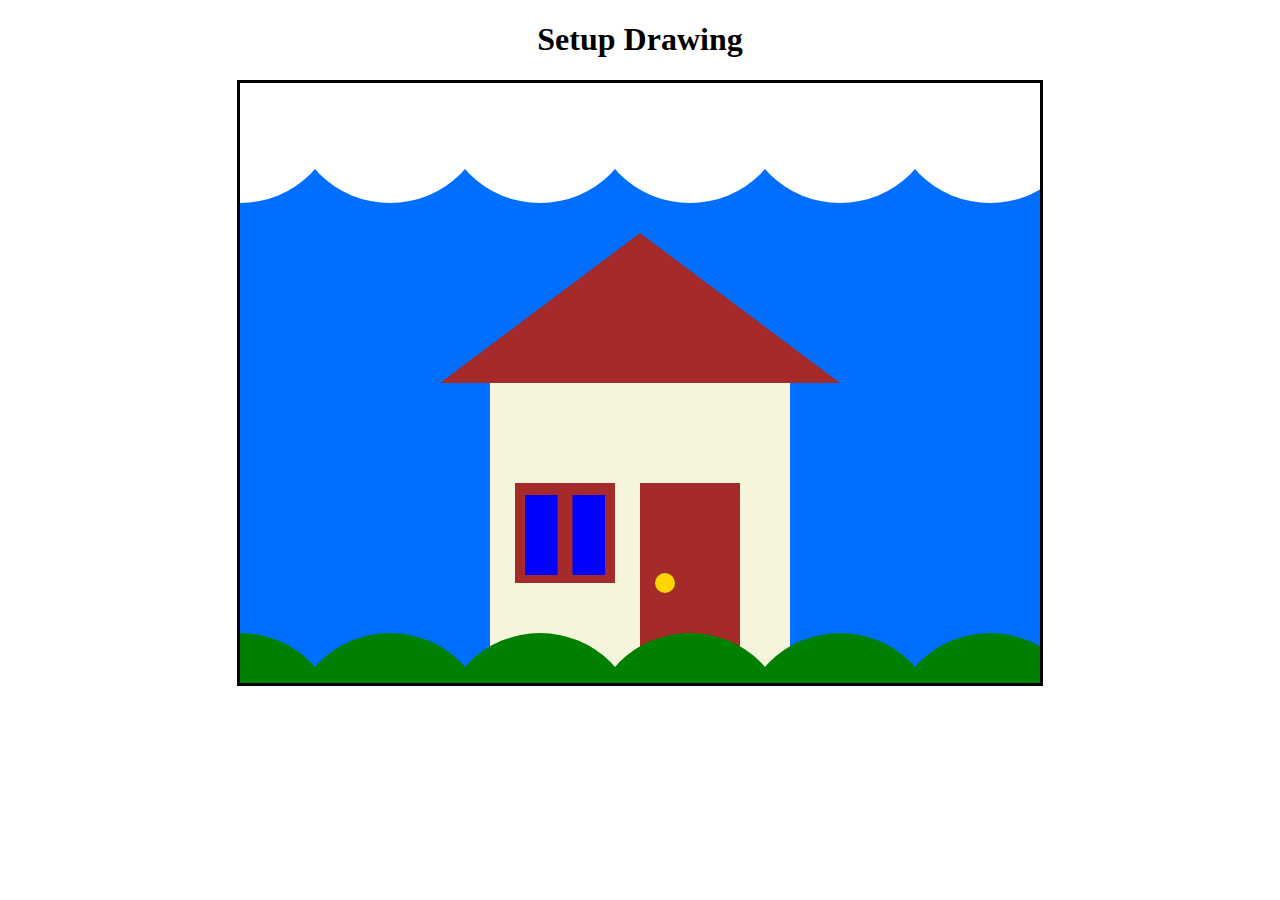
==== index.html @ b8f25f04 "repo setup" ====
<!DOCTYPE html>
<html>
  <head>
    <meta charset="utf-8">
    <meta name="viewport" content="width=device-width">
    <title>drawing</title>
    <link href="style.css" rel="stylesheet"/>
  </head>
  <body>
      <h1>Setup Drawing</h1>
    <canvas id="Canvas"></canvas>
    <script src="Graphics_Library.js"></script> <!-- Finds the Graphics Library in Libraries Folder-->
    <script src="main.js"></script>
  </body>
</html>
---- style.css ----
body {
    text-align: center;
}

canvas {
    border: 3px solid black;
    background-color: rgb(0, 110, 255);
}
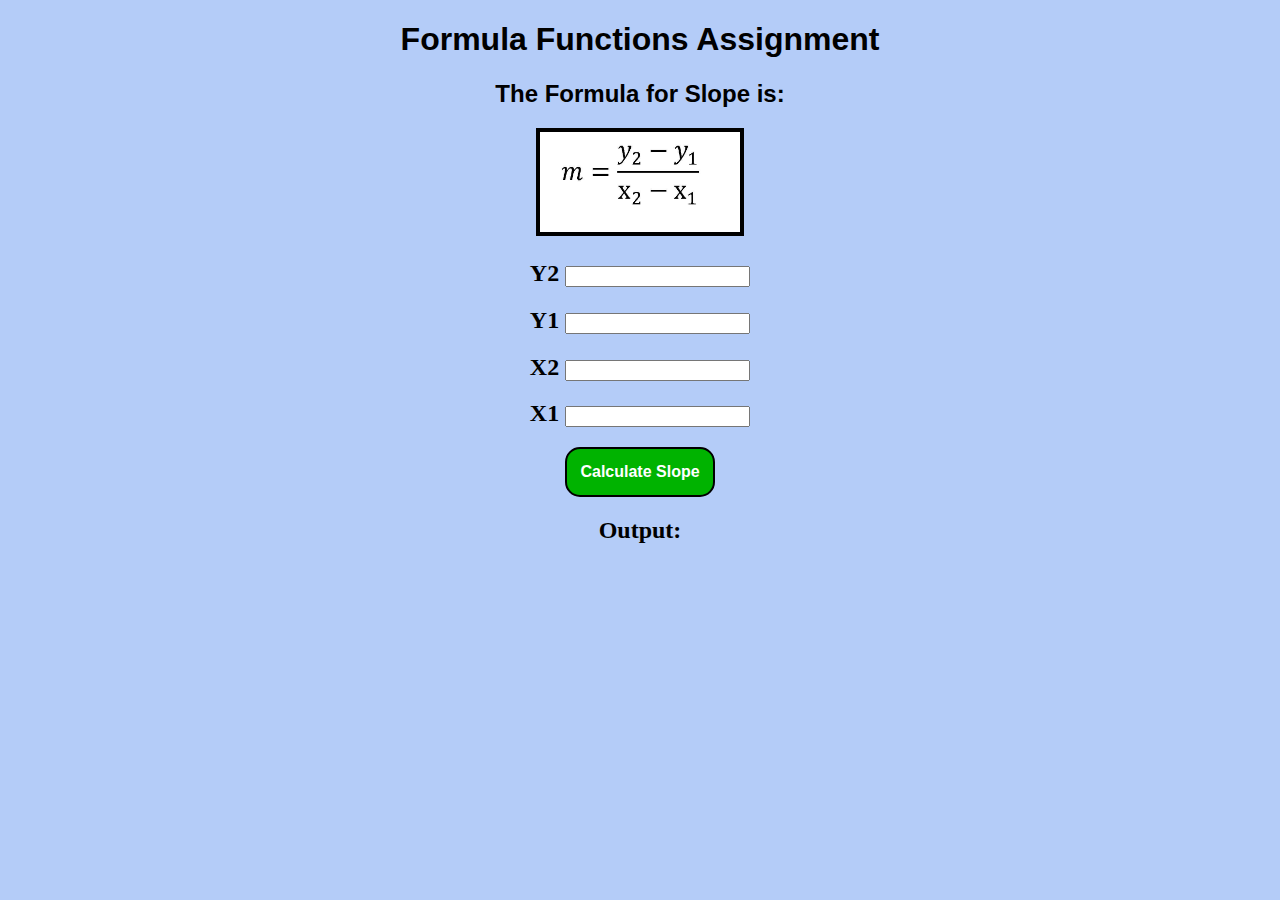
==== commit d3d74880: "repo finish" ====
--- a/index.html
+++ b/index.html
@@ -1,15 +1,33 @@
 <!DOCTYPE html>
+
 <html>
   <head>
     <meta charset="utf-8">
     <meta name="viewport" content="width=device-width">
-    <title>drawing</title>
+    <title>Formula</title>
     <link href="style.css" rel="stylesheet"/>
   </head>
   <body>
-      <h1>Setup Drawing</h1>
-    <canvas id="Canvas"></canvas>
-    <script src="Graphics_Library.js"></script> <!-- Finds the Graphics Library in Libraries Folder-->
-    <script src="main.js"></script>
+      <h1 class="title">Formula Functions Assignment</h1>
+      <div class="centerDiv">
+        <h2 class="title">The Formula for Slope is: </h2>
+        <img src="images/formula.jpeg" width=200, height=100>
+      </div>
+      
+      <table>
+        <!-- The Inputs -->
+        <h2>Y2 <input id="Input_Y2" type="number"> </input></h2>
+        <h2>Y1 <input id="Input_Y1" type="number"> </input></h2>
+        <h2>X2 <input id="Input_X2" type="number"> </input></h2>
+        <h2>X1 <input id="Input_X1" type="number"> </input></h2>
+
+        <div class="centerDiv">
+          <button id="calculateBtn">Calculate Slope</button>
+        </div>
+        
+      </table>
+
+      <h2>Output: <h2 id="output"></h2></h2>
+      <script src="main.js"></script>
   </body>
 </html>--- a/style.css
+++ b/style.css
@@ -1,8 +1,30 @@
 body {
+    background-color: rgb(180, 204, 248);
+}
+
+.title {
+    text-align: center;
+    font-family: 'Segoe UI', Tahoma, Geneva, Verdana, sans-serif;
+}
+
+img {
+    border: 4px solid black;
+}
+
+button {
+    color: white;
+    font-size: medium;
+    font-weight: bold;
+    text-shadow: black;
+    background-color: rgb(0, 179, 0);
+    height: 50px;
+    width: 150px;
+    border: 2px black solid;
+    border-radius: 15px;
+}
+
+.centerDiv, h2 {
     text-align: center;
 }
 
-canvas {
-    border: 3px solid black;
-    background-color: rgb(0, 110, 255);
-}+
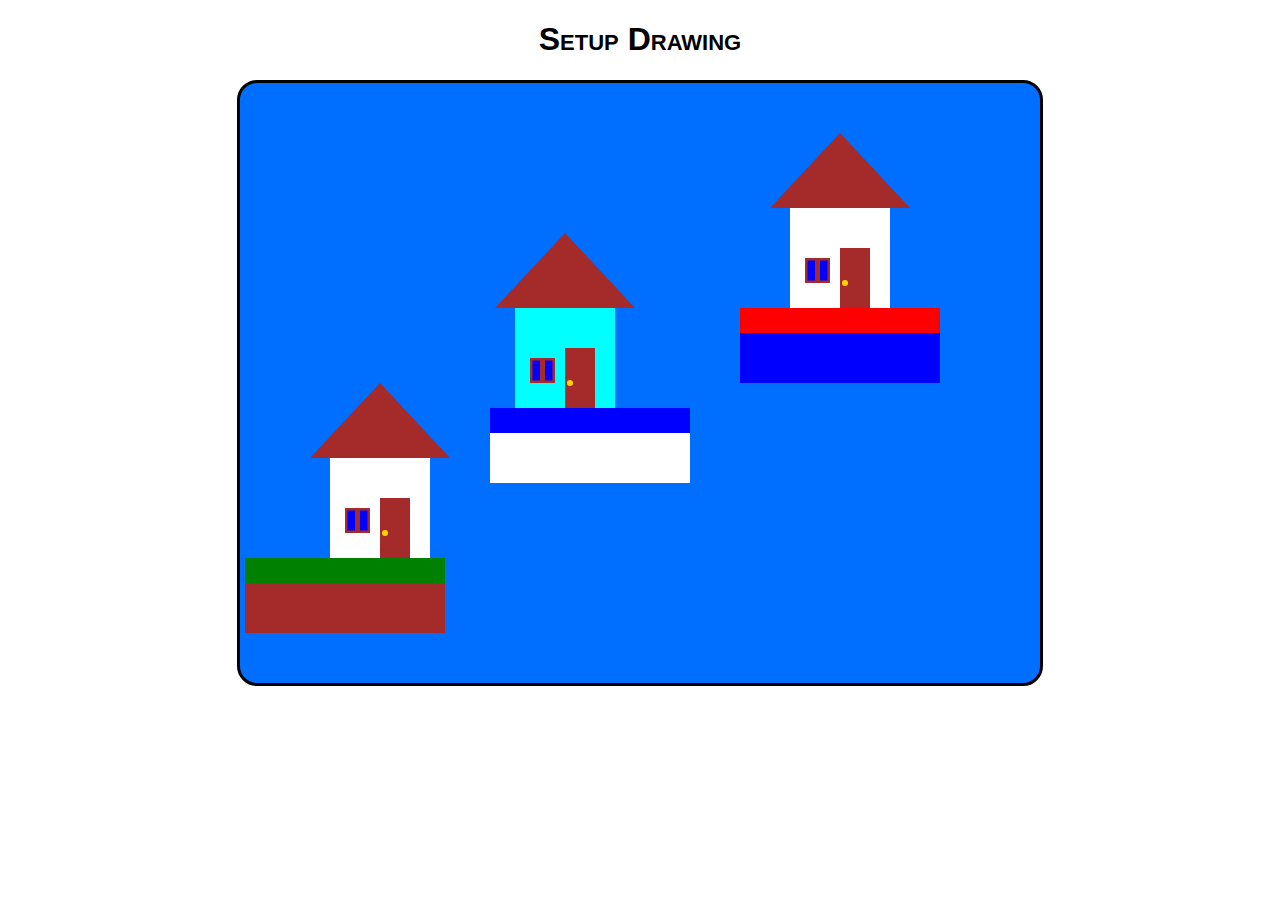
==== commit e5528a96: "Fixed" ====
--- a/index.html
+++ b/index.html
@@ -1,33 +1,15 @@
 <!DOCTYPE html>
-
 <html>
   <head>
     <meta charset="utf-8">
     <meta name="viewport" content="width=device-width">
-    <title>Formula</title>
+    <title>drawing</title>
     <link href="style.css" rel="stylesheet"/>
   </head>
   <body>
-      <h1 class="title">Formula Functions Assignment</h1>
-      <div class="centerDiv">
-        <h2 class="title">The Formula for Slope is: </h2>
-        <img src="images/formula.jpeg" width=200, height=100>
-      </div>
-      
-      <table>
-        <!-- The Inputs -->
-        <h2>Y2 <input id="Input_Y2" type="number"> </input></h2>
-        <h2>Y1 <input id="Input_Y1" type="number"> </input></h2>
-        <h2>X2 <input id="Input_X2" type="number"> </input></h2>
-        <h2>X1 <input id="Input_X1" type="number"> </input></h2>
-
-        <div class="centerDiv">
-          <button id="calculateBtn">Calculate Slope</button>
-        </div>
-        
-      </table>
-
-      <h2>Output: <h2 id="output"></h2></h2>
-      <script src="main.js"></script>
+      <h1>Setup Drawing</h1>
+    <canvas id="Canvas"></canvas>
+    <script src="Graphics_Library.js"></script>
+    <script src="main.js"></script>
   </body>
 </html>--- a/style.css
+++ b/style.css
@@ -1,30 +1,14 @@
 body {
-    background-color: rgb(180, 204, 248);
-}
-
-.title {
-    text-align: center;
-    font-family: 'Segoe UI', Tahoma, Geneva, Verdana, sans-serif;
-}
-
-img {
-    border: 4px solid black;
-}
-
-button {
-    color: white;
-    font-size: medium;
-    font-weight: bold;
-    text-shadow: black;
-    background-color: rgb(0, 179, 0);
-    height: 50px;
-    width: 150px;
-    border: 2px black solid;
-    border-radius: 15px;
-}
-
-.centerDiv, h2 {
     text-align: center;
 }
 
+h1{
+    font-family: sans-serif;
+    font-variant: small-caps;
+}
 
+canvas {
+    border-radius: 20px;
+    border: 3px solid black;
+    background-color: rgb(0, 110, 255);
+}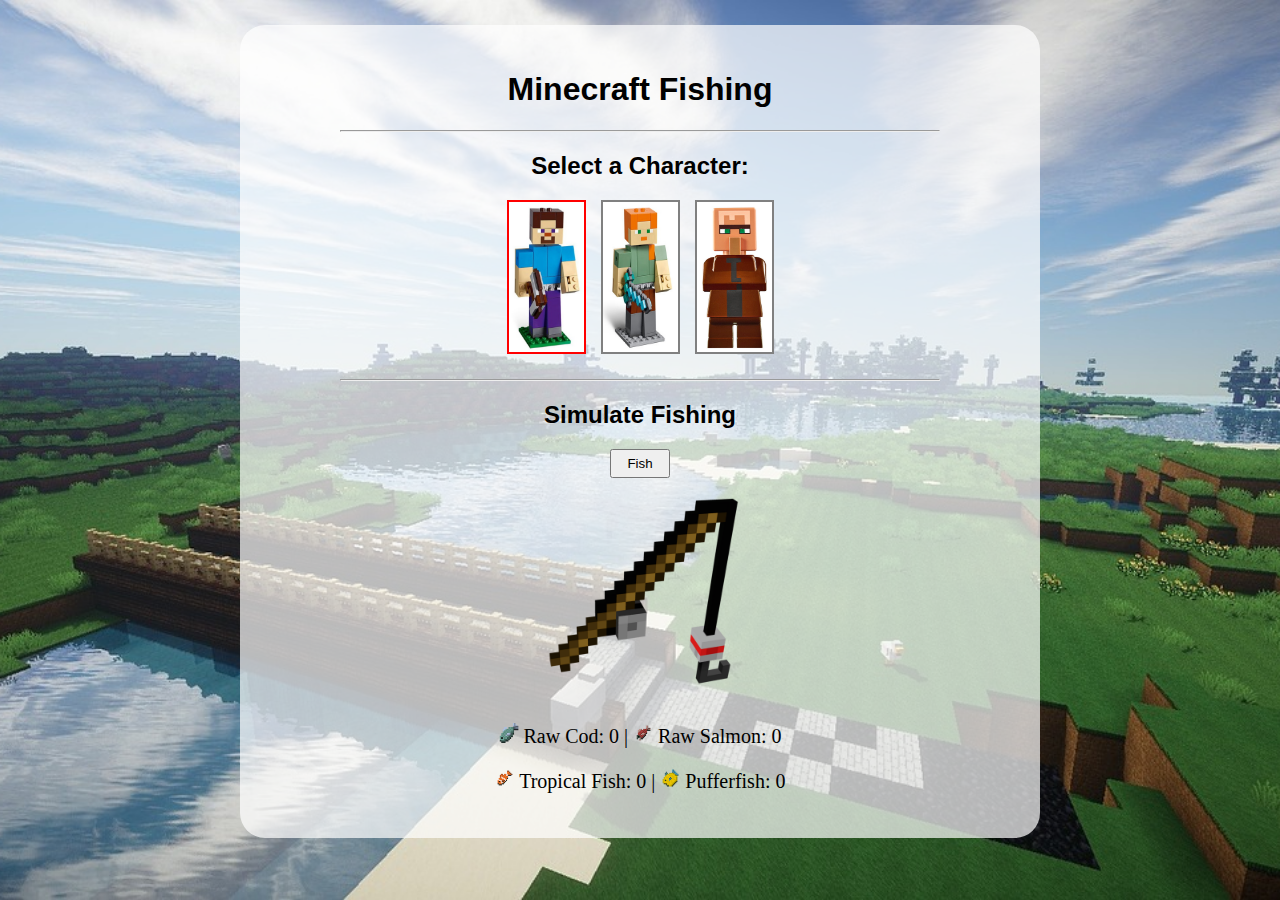
==== commit f698d21e: "created" ====
--- a/index.html
+++ b/index.html
@@ -1,15 +1,46 @@
 <!DOCTYPE html>
-<html>
-  <head>
-    <meta charset="utf-8">
-    <meta name="viewport" content="width=device-width">
-    <title>drawing</title>
-    <link href="style.css" rel="stylesheet"/>
-  </head>
-  <body>
-      <h1>Setup Drawing</h1>
-    <canvas id="Canvas"></canvas>
-    <script src="Graphics_Library.js"></script>
-    <script src="main.js"></script>
-  </body>
+<html lang="en">
+
+<head>
+  <meta charset="UTF-8">
+  <meta name="viewport" content="width=device-width, initial-scale=1.0">
+  <title>Minecraft Fishing</title>
+  <link rel="stylesheet" href="style.css">
+</head>
+
+<body>
+  <h1>Minecraft Fishing</h1>
+  <hr>
+
+  <h2>Select a Character:</h2>
+  <p>
+    <img id="steve-img" class="character-img active" src="img/steve.jpg" alt="Steve">
+    <img id="alex-img" class="character-img" src="img/alex.jpg" alt="Alex">
+    <img id="villager-img" class="character-img" src="img/villager.jpg" alt="">
+  </p>
+  <hr>
+
+  <h2>Simulate Fishing</h2>
+  <p>
+    <button id="fish-btn">Fish</button>
+  </p>
+
+  <p>
+    <img id="result-img" src="img/Fishing-Rod.png" alt="Pufferfish">
+  </p>
+
+  <p>
+    <img src="img/Raw-Cod.png" alt="Raw Cod" width="20px"> Raw Cod: <span id="cod-span">0</span> |
+    <img src="img/Raw-Salmon.png" alt="Raw Salmon" width="20px"> Raw Salmon: <span id="salmon-span">0</span>
+  </p>
+  <p>
+    <img src="img/Tropical-Fish.png" alt="Tropical Fish" width="20px"> Tropical Fish: <span id="tropical-span">0</span>
+    |
+    <img src="img/Pufferfish.png" alt="Pufferfish" width="20px"> Pufferfish: <span id="puffer-span">0</span>
+  </p>
+
+  <!-- Load JavaScript -->
+  <script src="script.js"></script>
+</body>
+
 </html>--- a/style.css
+++ b/style.css
@@ -1,14 +1,43 @@
-body {
-    text-align: center;
+html {
+  background: url("img/minecraft-river.jpg") no-repeat fixed center;
+  background-size: cover;
 }
 
-h1{
-    font-family: sans-serif;
-    font-variant: small-caps;
+body {
+  background: rgba(255, 255, 255, 0.7);
+  width: 600px;
+  padding: 25px 100px;
+  margin: 25px auto;
+  text-align: center;
+  border-radius: 25px;
 }
 
-canvas {
-    border-radius: 20px;
-    border: 3px solid black;
-    background-color: rgb(0, 110, 255);
+h1,
+h2 {
+  font-family: Verdana, Geneva, Tahoma, sans-serif;
+}
+
+.character-img {
+  width: 75px;
+  height: 150px;
+  border: 2px solid grey;
+  margin: 0 5px;
+}
+
+.active {
+  border: 2px solid red;
+}
+
+button {
+  padding: 5px 15px;
+  cursor: pointer;
+}
+
+#result-img {
+  width: 200px;
+  height: 200px;
+}
+
+p {
+  font-size: 20px;
 }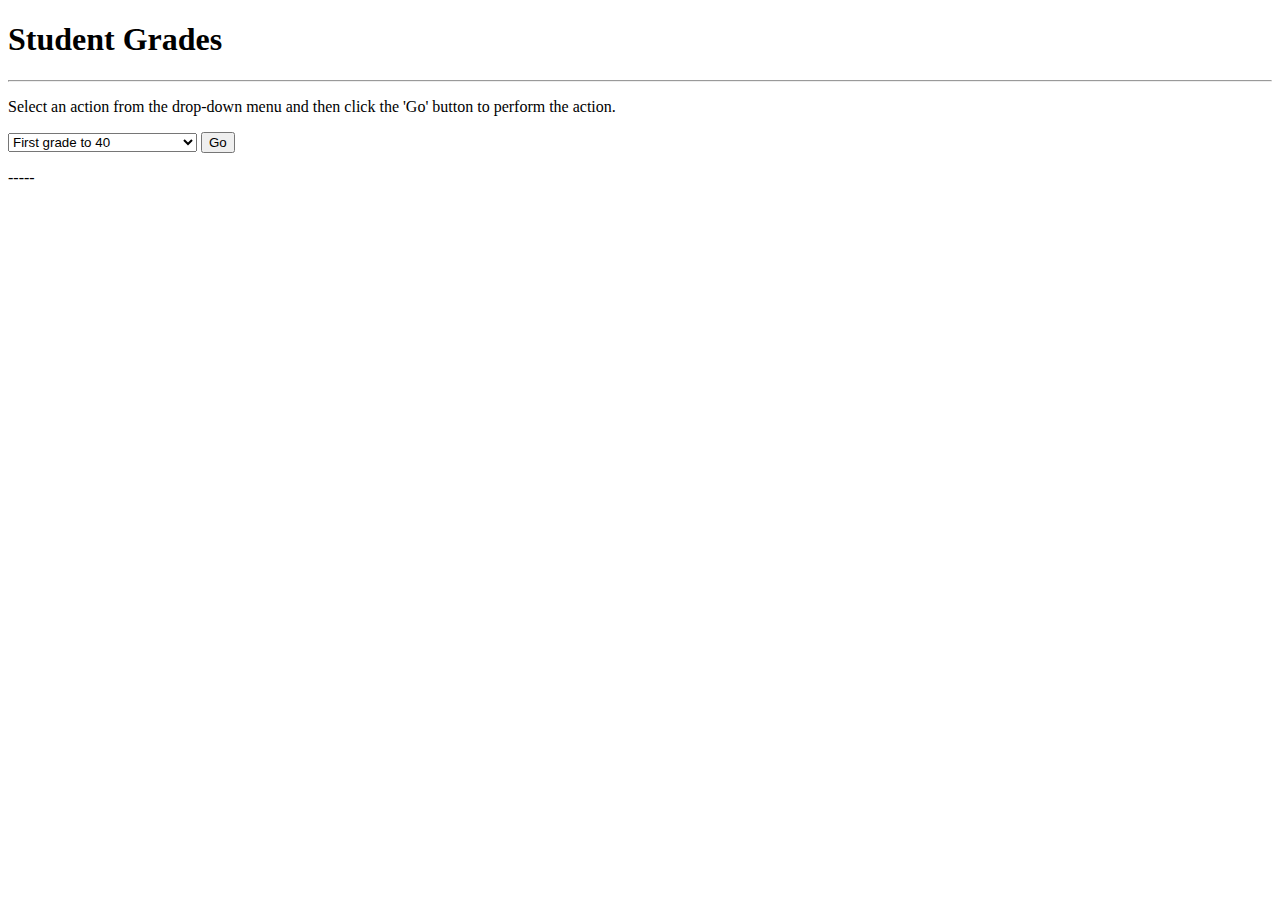
==== commit d16d8dcb: "Update index.html" ====
--- a/index.html
+++ b/index.html
@@ -1,46 +1,42 @@
 <!DOCTYPE html>
 <html lang="en">
+  <head>
+    <meta charset="UTF-8" />
+    <meta name="viewport" content="width=device-width, initial-scale=1.0" />
+    <meta http-equiv="X-UA-Compatible" content="ie=edge" />
+    <title>Array Visualizer</title>
+    <link rel="stylesheet" href="style.css" />
+  </head>
+  <body>
+    <h1>Student Grades</h1>
+    <hr />
+    <p>
+      Select an action from the drop-down menu and then click the 'Go' button to
+      perform the action.
+    </p>
+    <p>
+      <select id="menu">
+        <option value="first40">First grade to 40</option>
+        <option value="last50">Last grade to 50</option>
+        <option value="random100">Random grade to 100</option>
+        <option value="addRandom">Add random grade</option>
+        <option value="removeLast">Remove the last grade</option>
+        <option value="count50">Count grades below 50</option>
+        <option value="change50">Change low grades to 50</option>
+        <option value="increase10">Increase all grades by 10%</option>
+        <option value="decrease10">Decrease all grades by 10%</option>
+        <option value="remove50">Remove grades below 50</option>
+      </select>
+      <button id="go">Go</button>
+    </p>
 
-<head>
-  <meta charset="UTF-8">
-  <meta name="viewport" content="width=device-width, initial-scale=1.0">
-  <title>Minecraft Fishing</title>
-  <link rel="stylesheet" href="style.css">
-</head>
+    <!-- Container to draw array visualization -->
+    <div id="container"></div>
 
-<body>
-  <h1>Minecraft Fishing</h1>
-  <hr>
+    <!-- Div that may be used for any output -->
+    <div id="output">-----</div>
 
-  <h2>Select a Character:</h2>
-  <p>
-    <img id="steve-img" class="character-img active" src="img/steve.jpg" alt="Steve">
-    <img id="alex-img" class="character-img" src="img/alex.jpg" alt="Alex">
-    <img id="villager-img" class="character-img" src="img/villager.jpg" alt="">
-  </p>
-  <hr>
-
-  <h2>Simulate Fishing</h2>
-  <p>
-    <button id="fish-btn">Fish</button>
-  </p>
-
-  <p>
-    <img id="result-img" src="img/Fishing-Rod.png" alt="Pufferfish">
-  </p>
-
-  <p>
-    <img src="img/Raw-Cod.png" alt="Raw Cod" width="20px"> Raw Cod: <span id="cod-span">0</span> |
-    <img src="img/Raw-Salmon.png" alt="Raw Salmon" width="20px"> Raw Salmon: <span id="salmon-span">0</span>
-  </p>
-  <p>
-    <img src="img/Tropical-Fish.png" alt="Tropical Fish" width="20px"> Tropical Fish: <span id="tropical-span">0</span>
-    |
-    <img src="img/Pufferfish.png" alt="Pufferfish" width="20px"> Pufferfish: <span id="puffer-span">0</span>
-  </p>
-
-  <!-- Load JavaScript -->
-  <script src="script.js"></script>
-</body>
-
-</html>+    <!-- Load JavaScript -->
+    <script src="main.js"></script>
+  </body>
+</html>
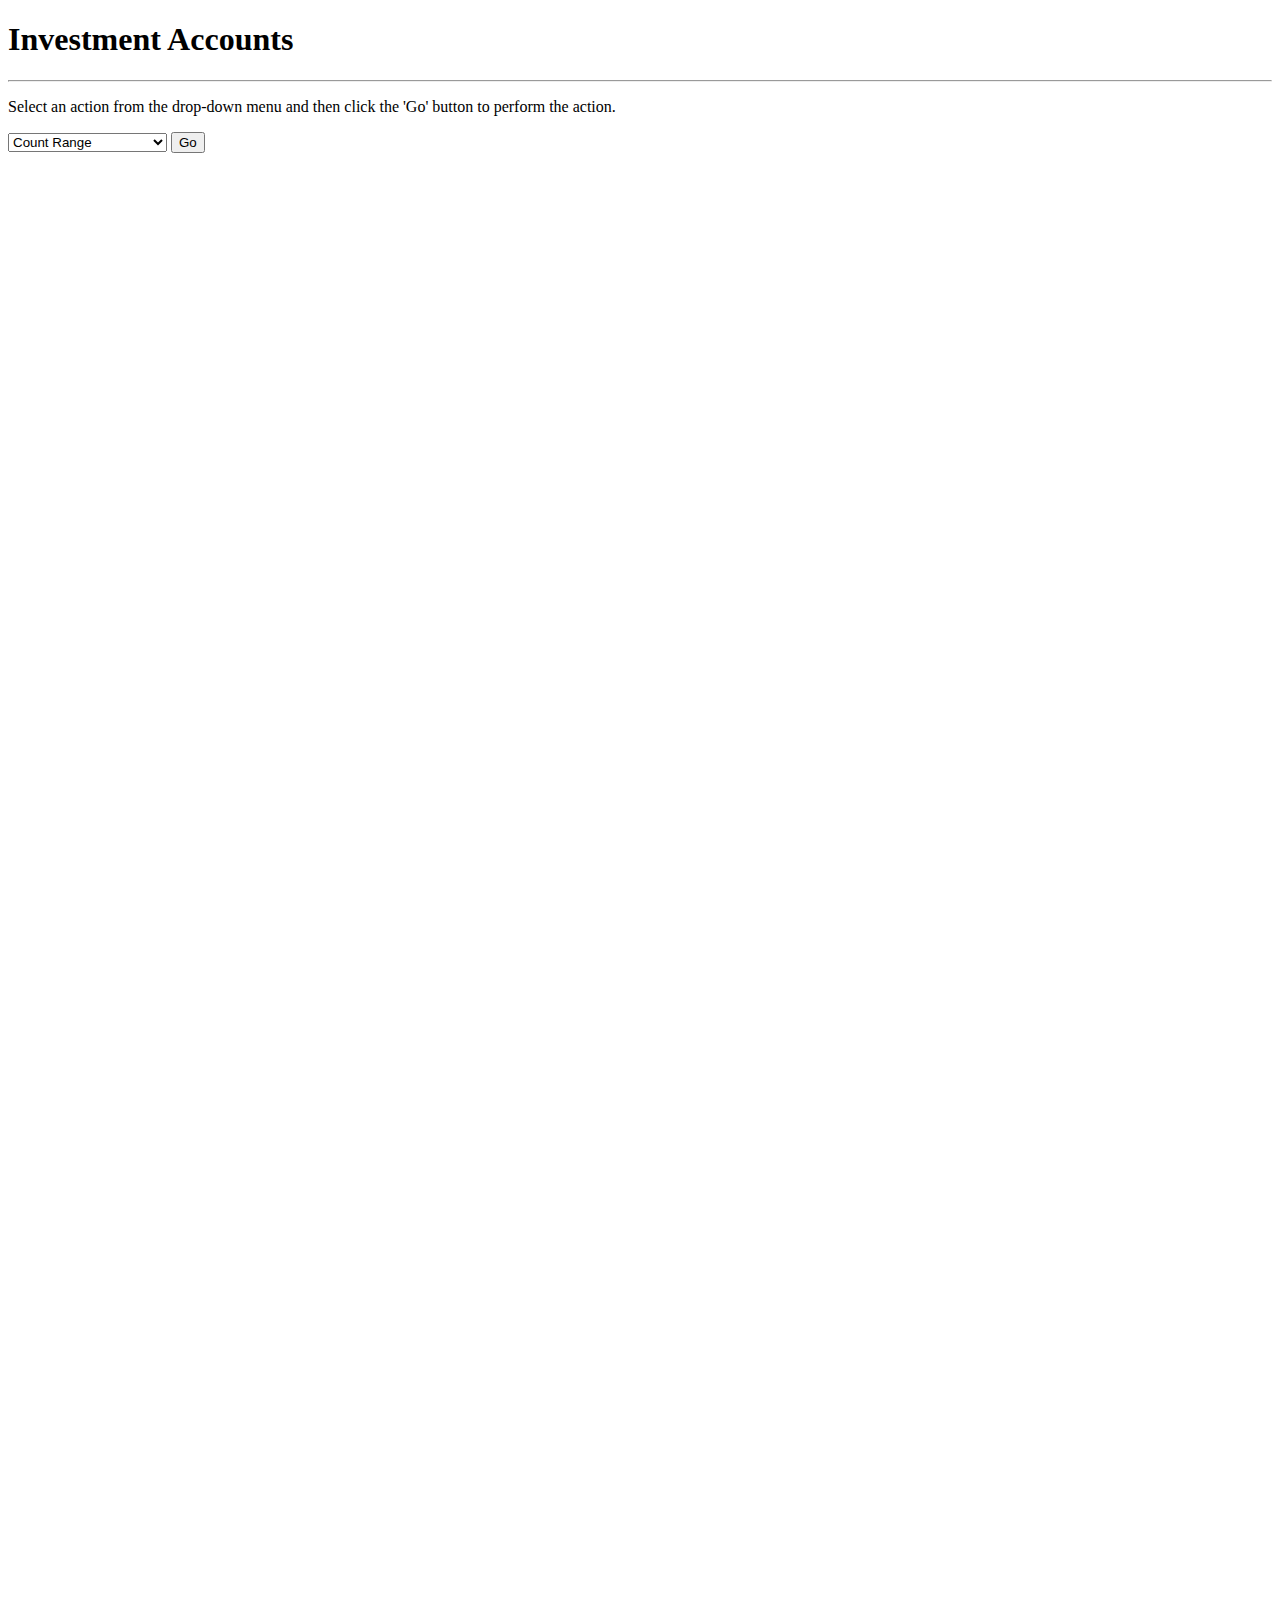
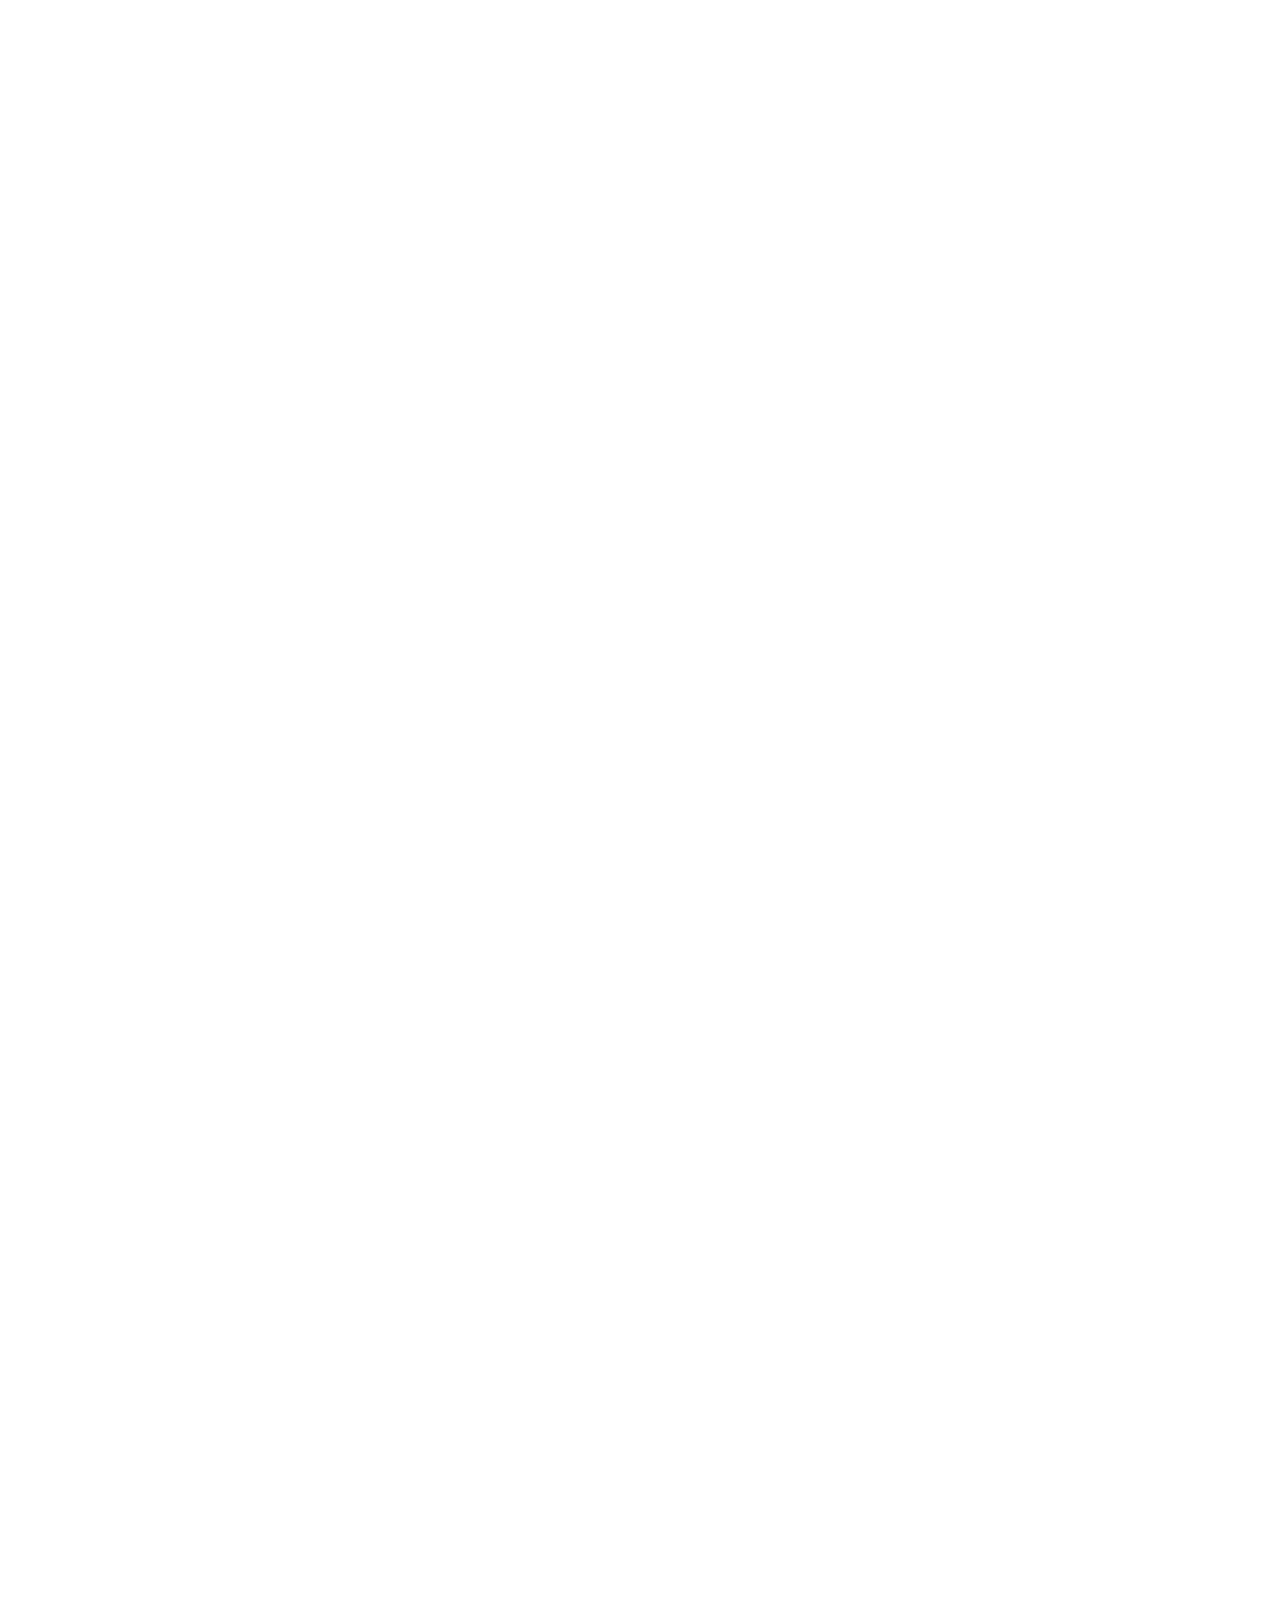
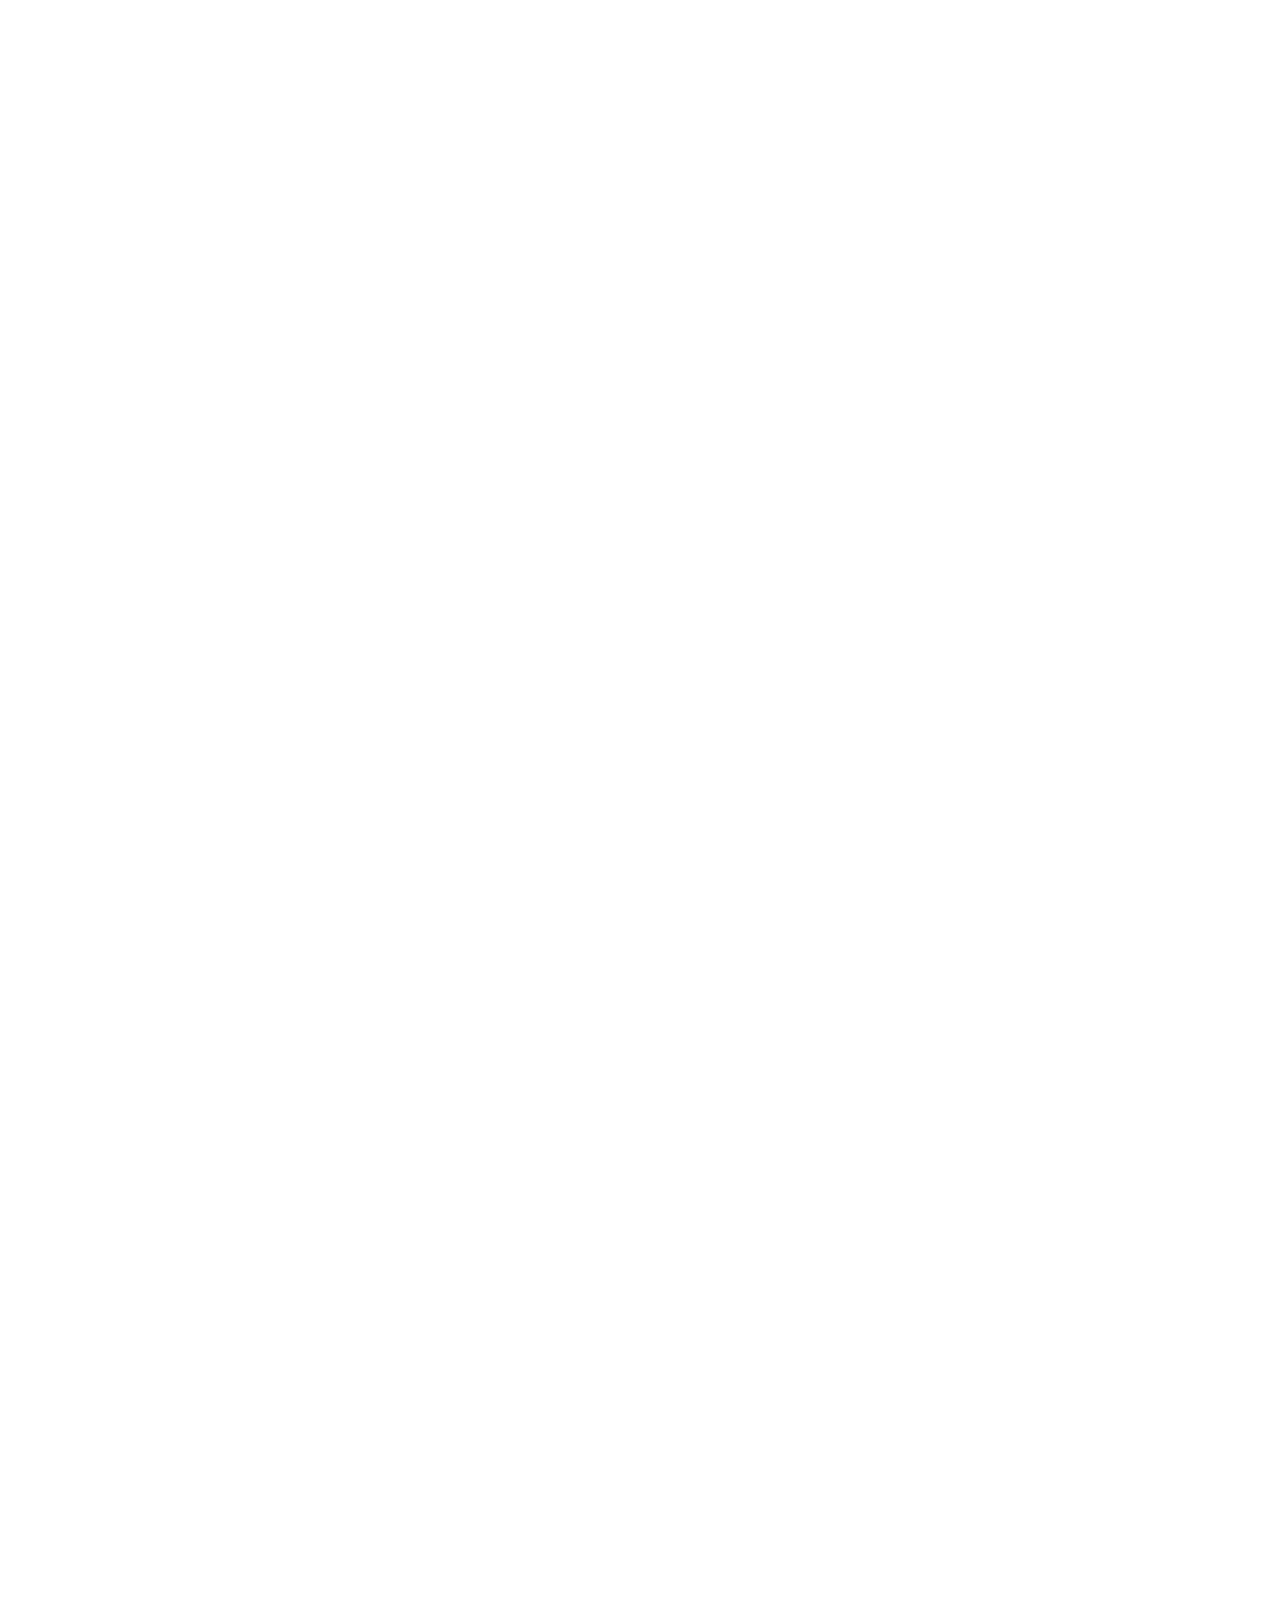
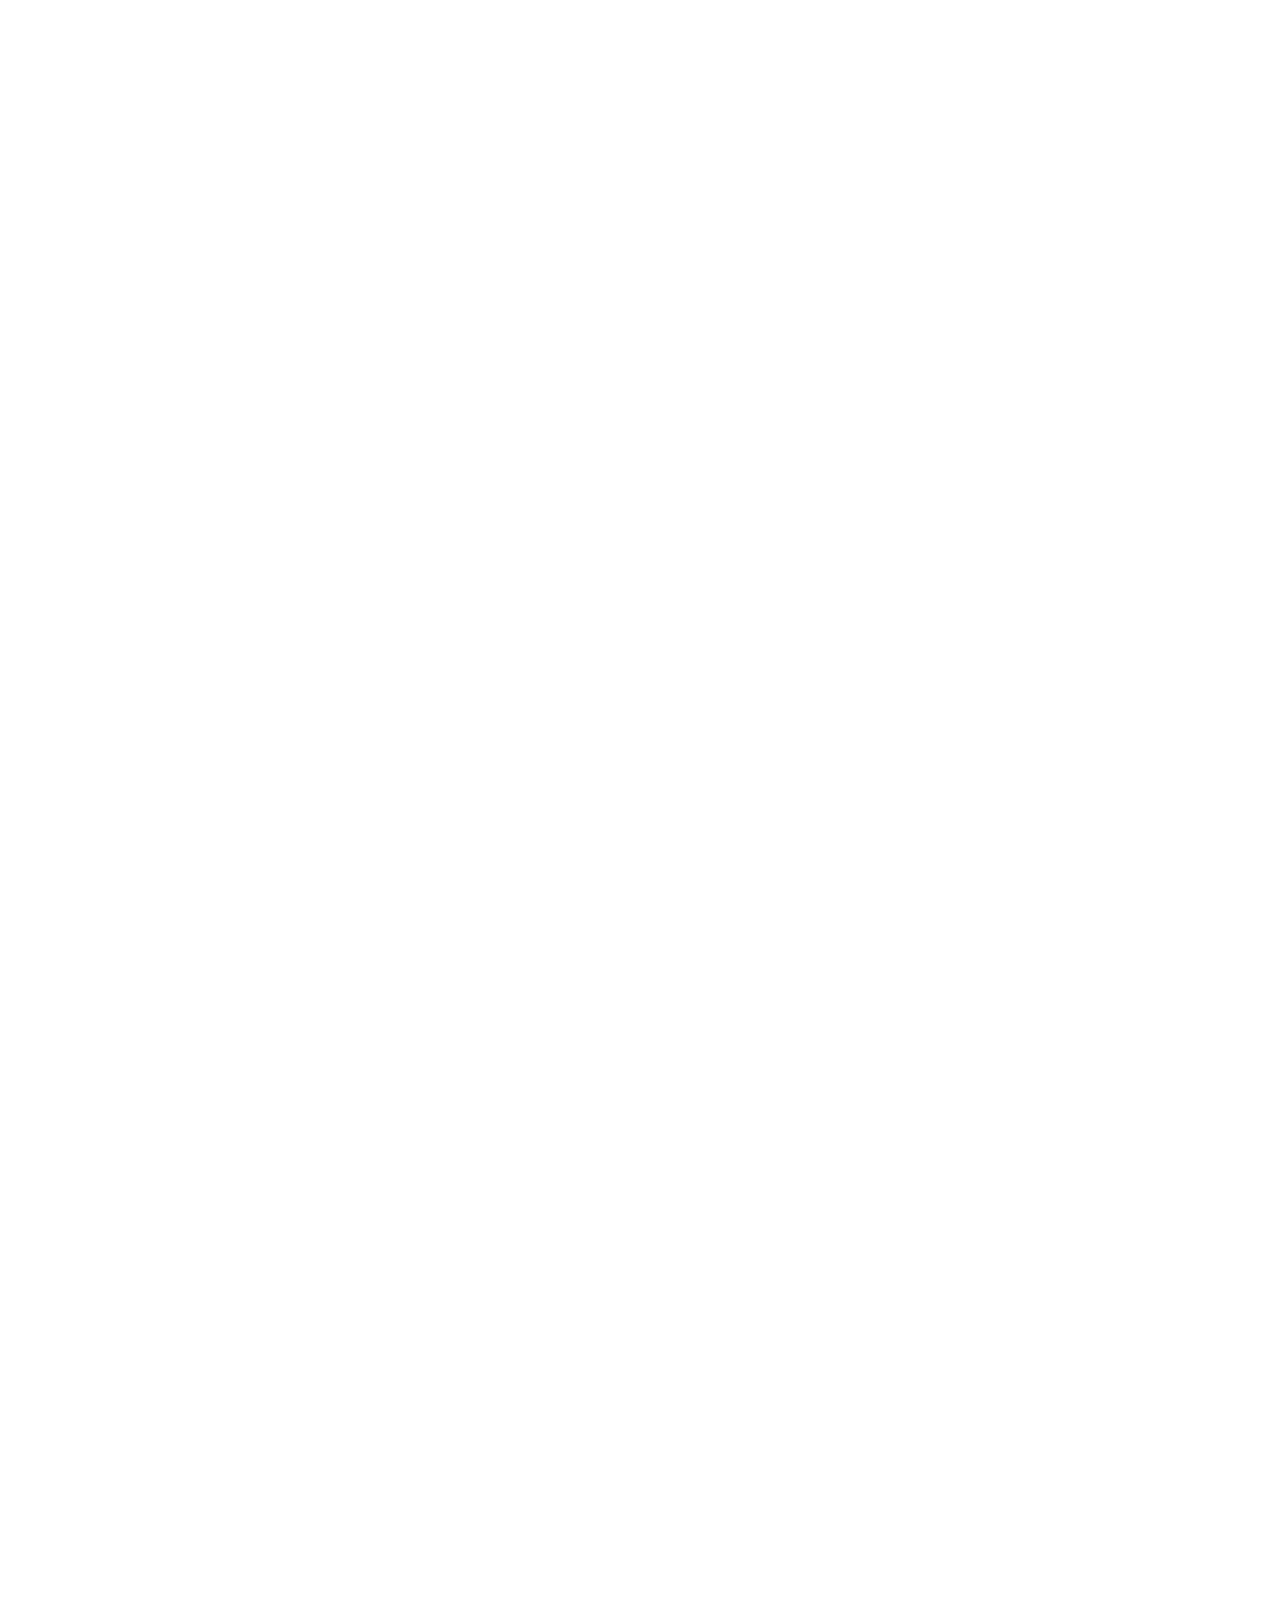
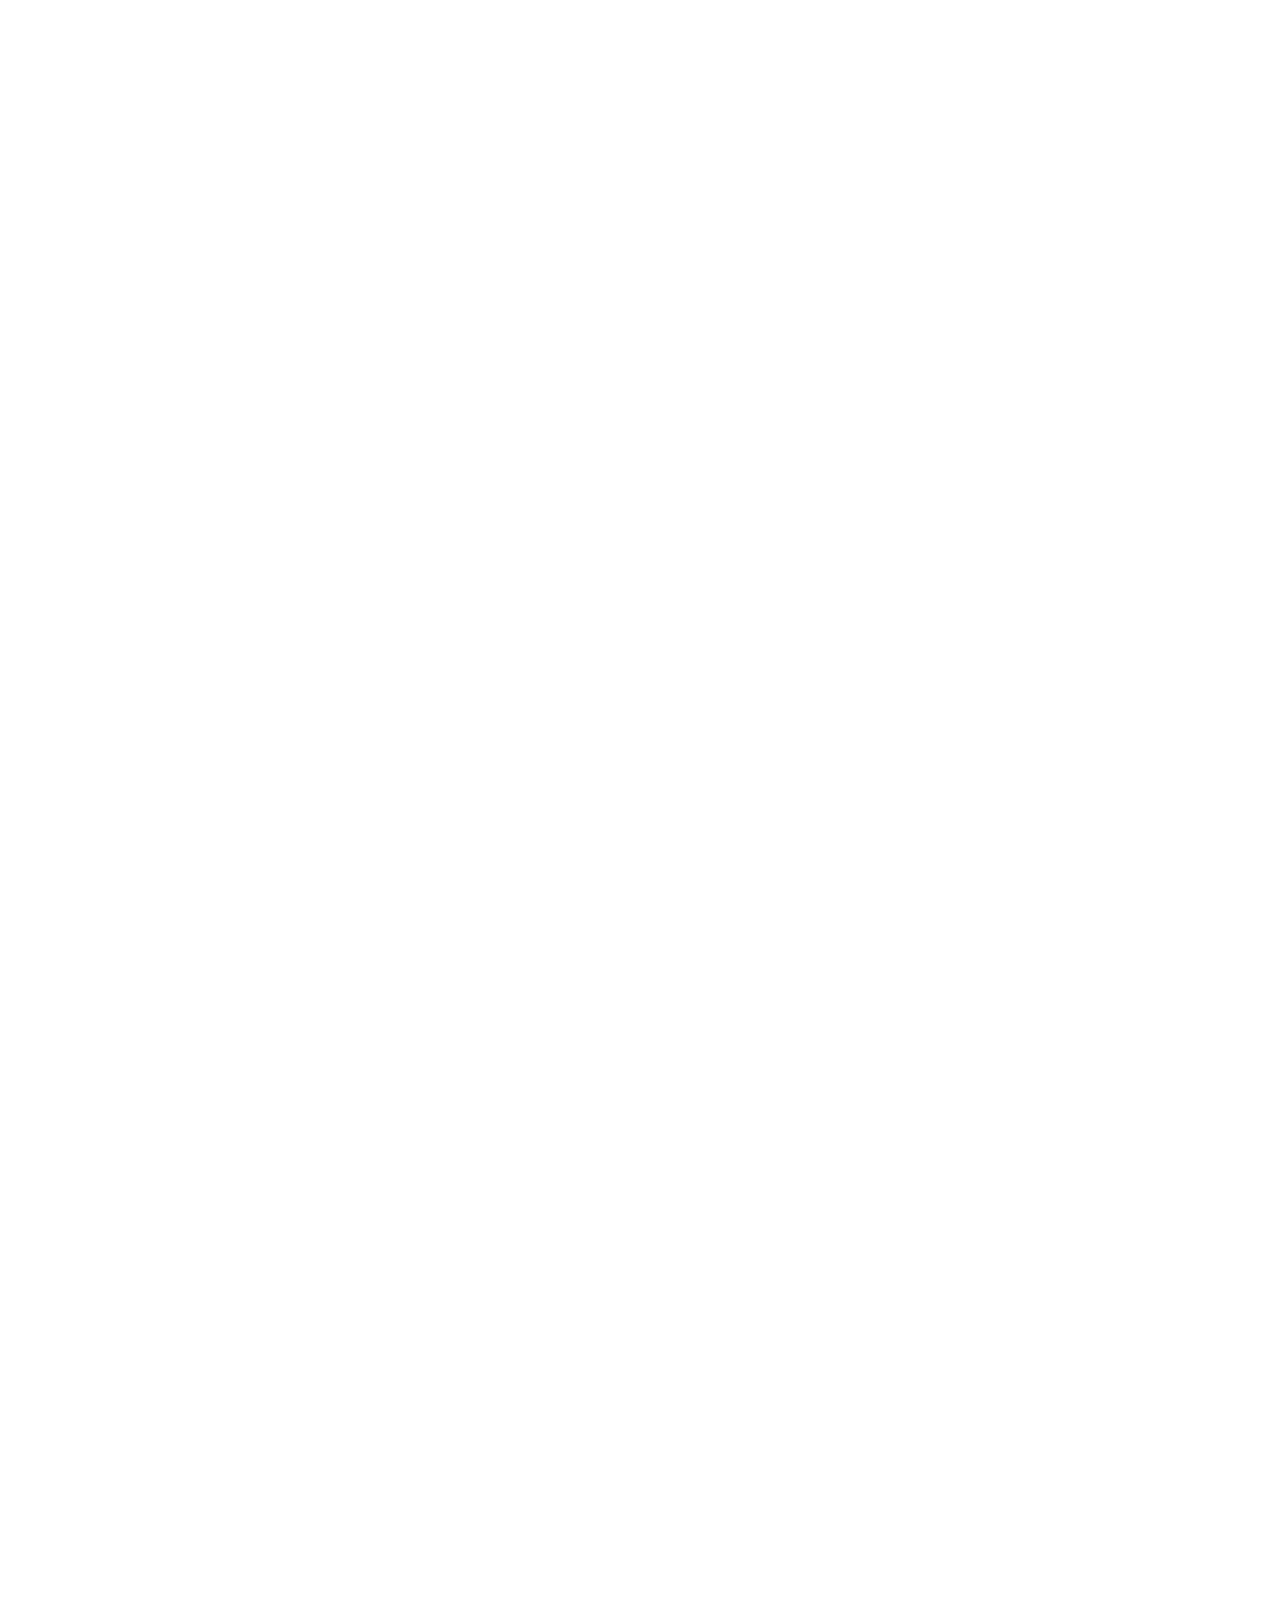
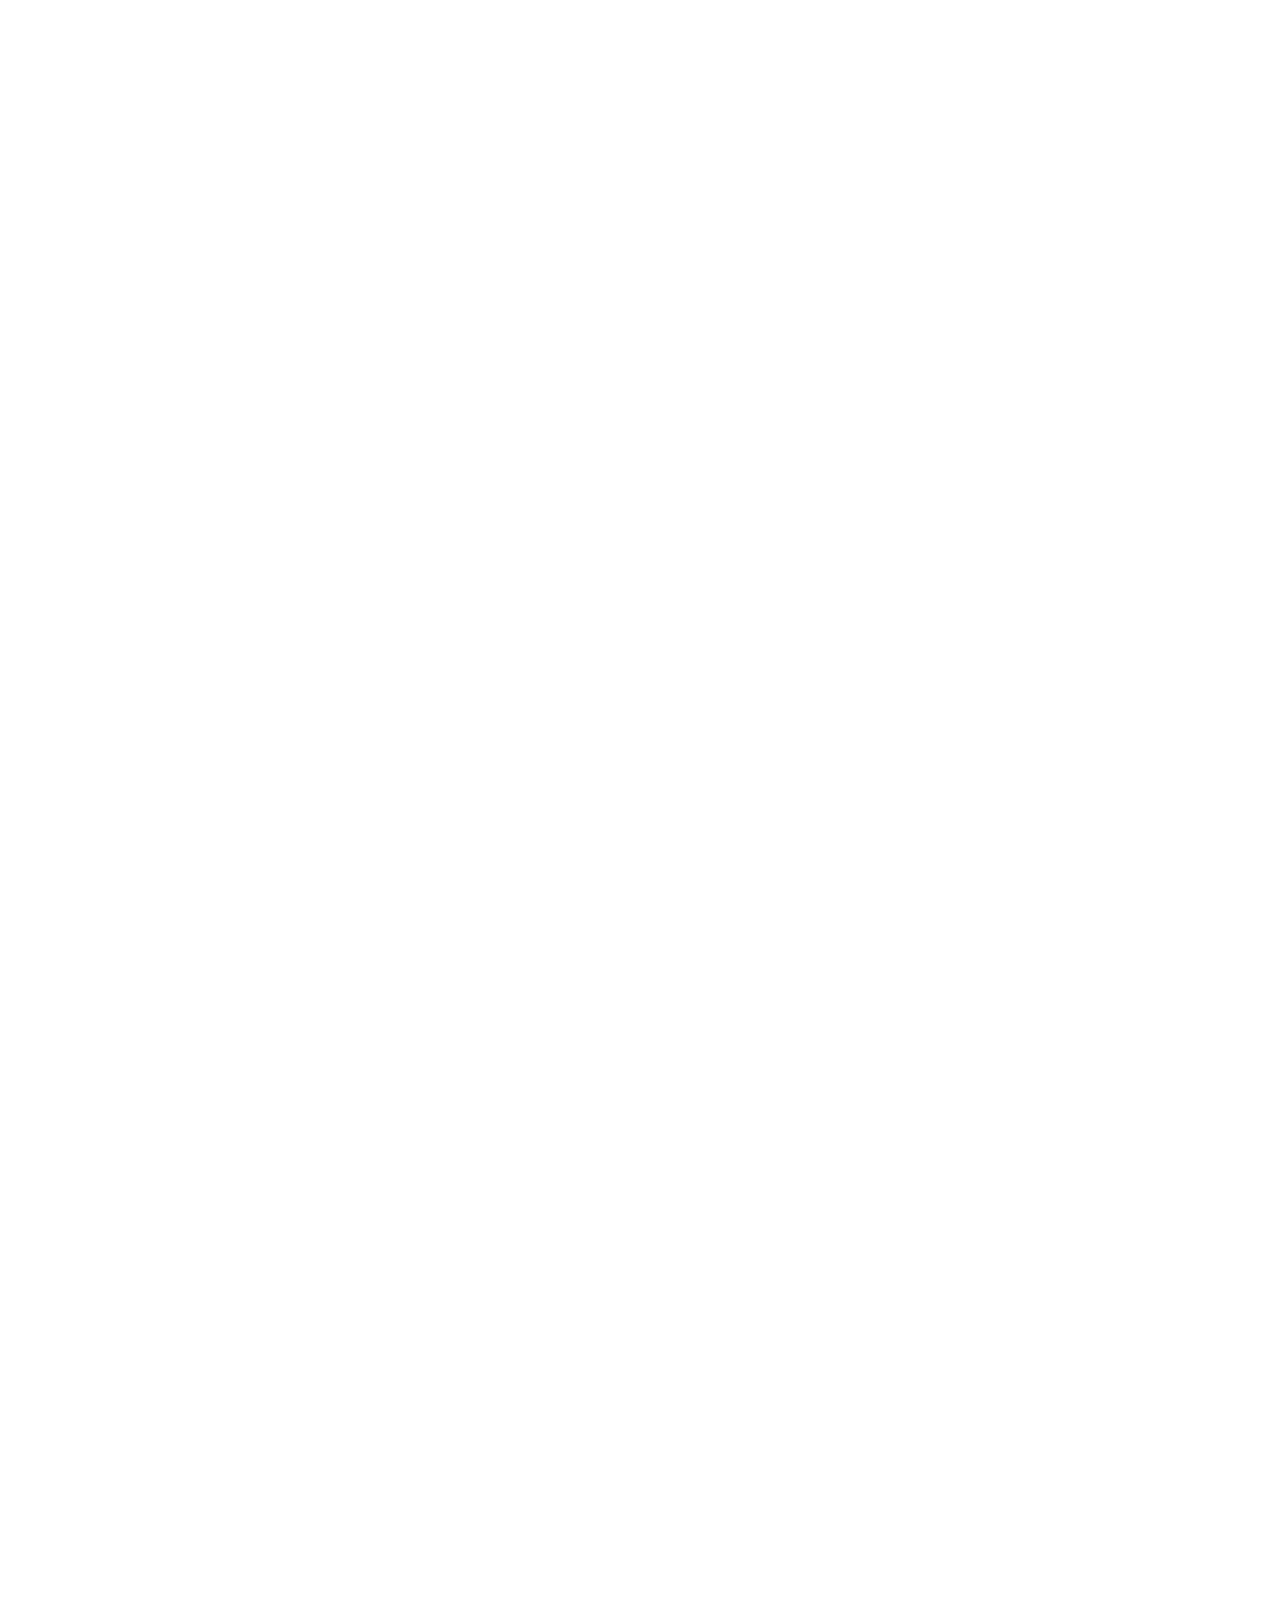
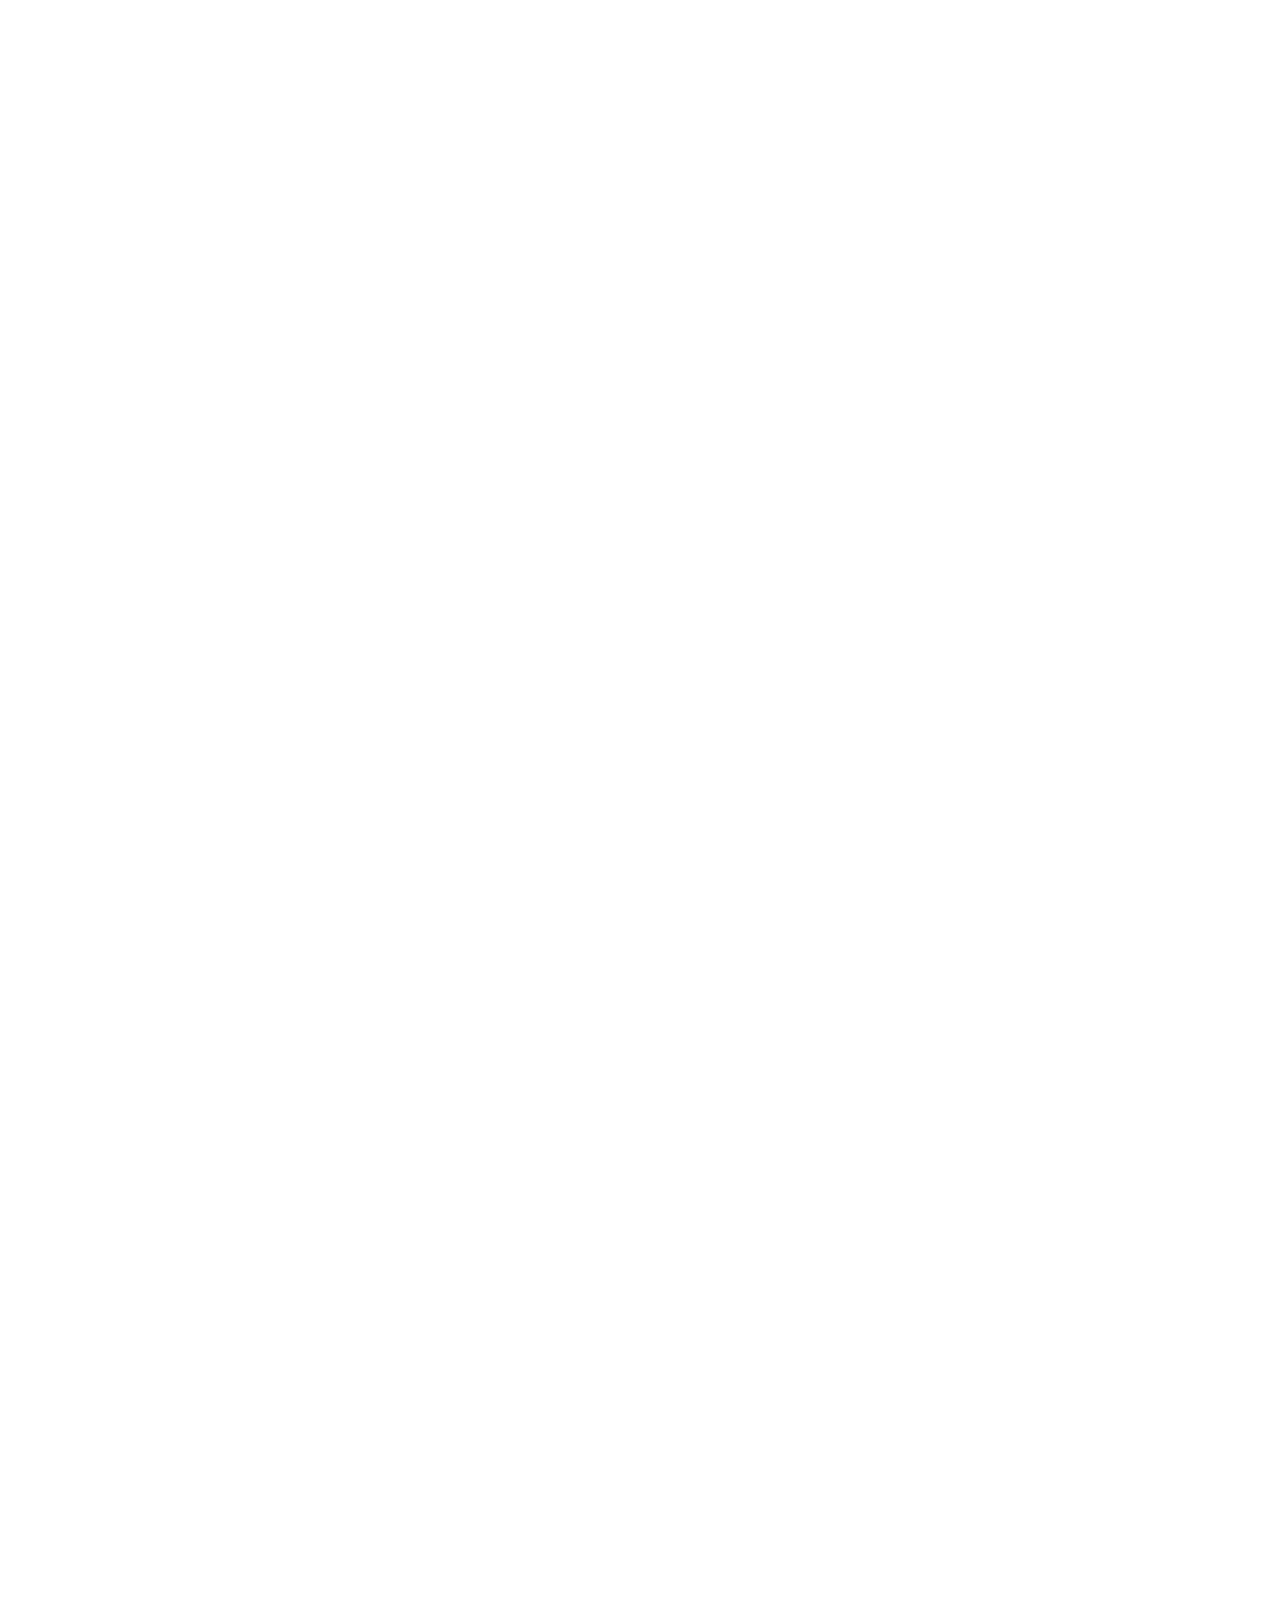
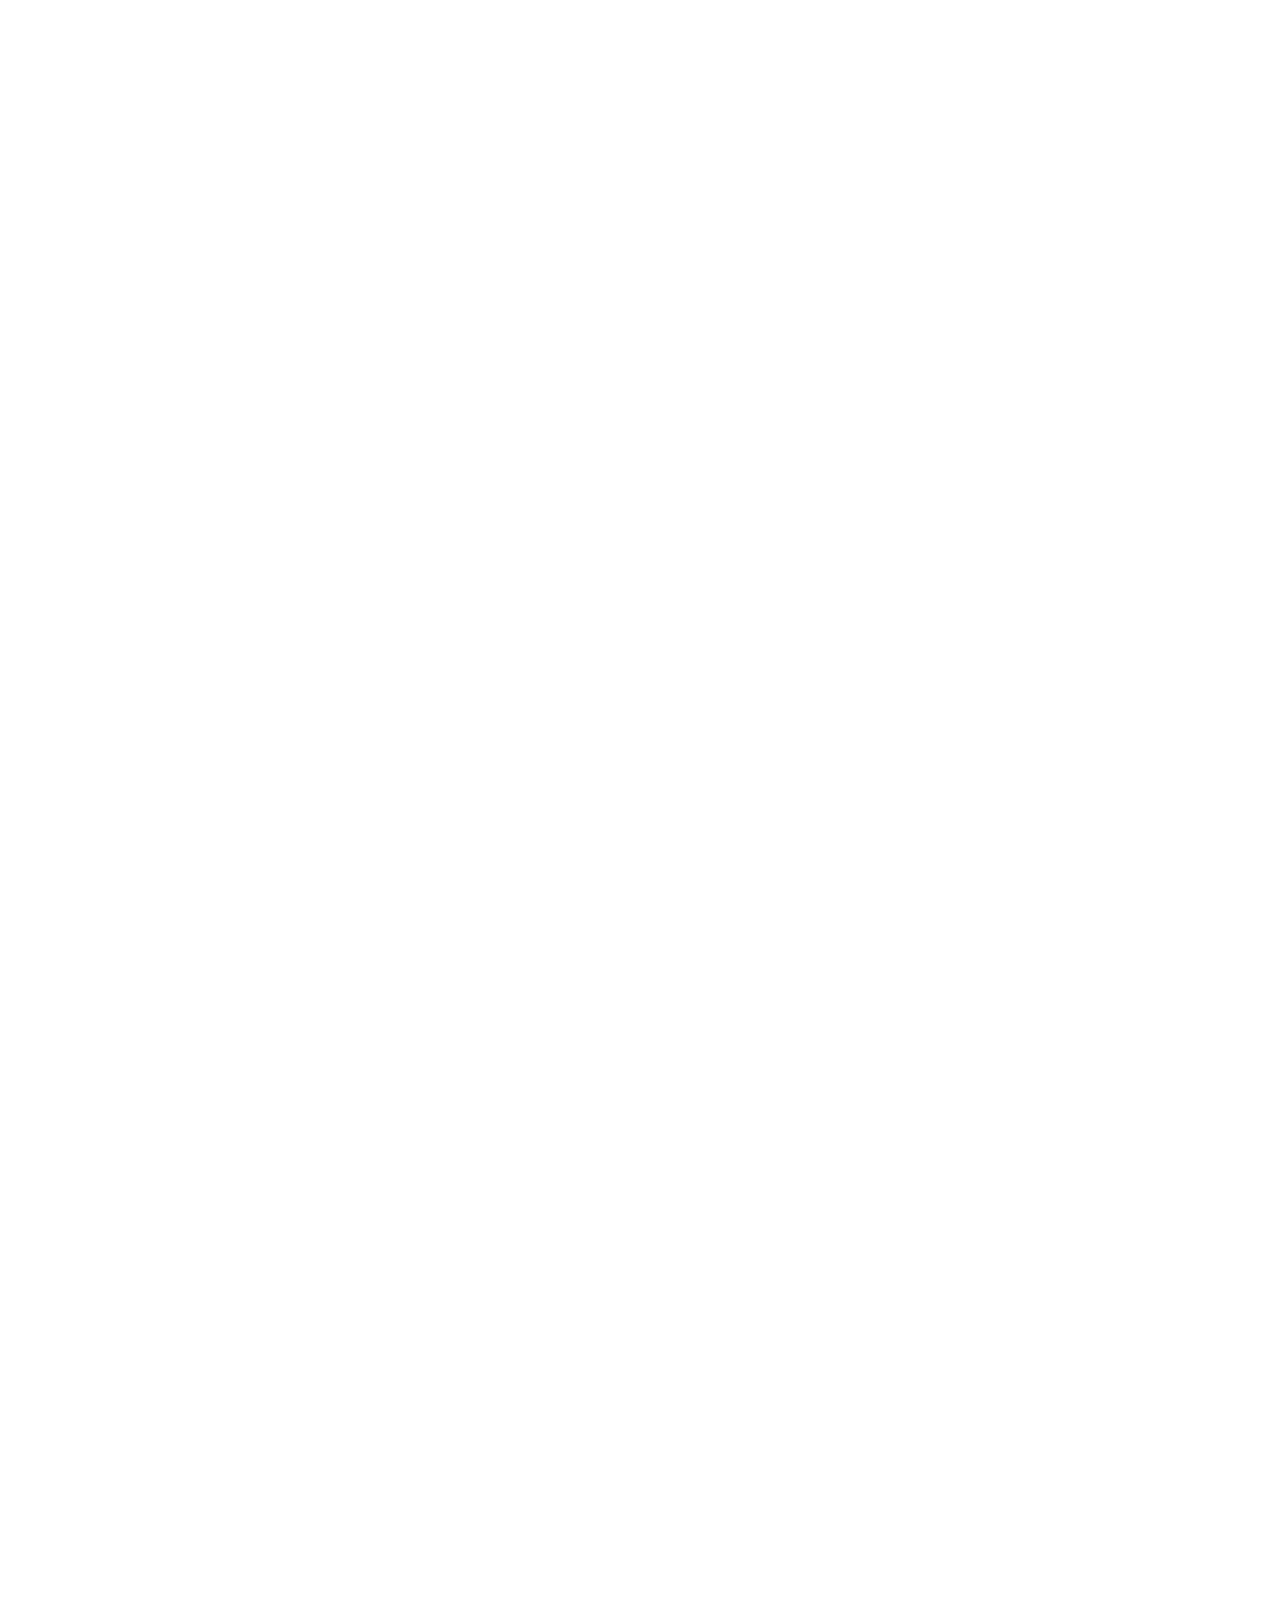
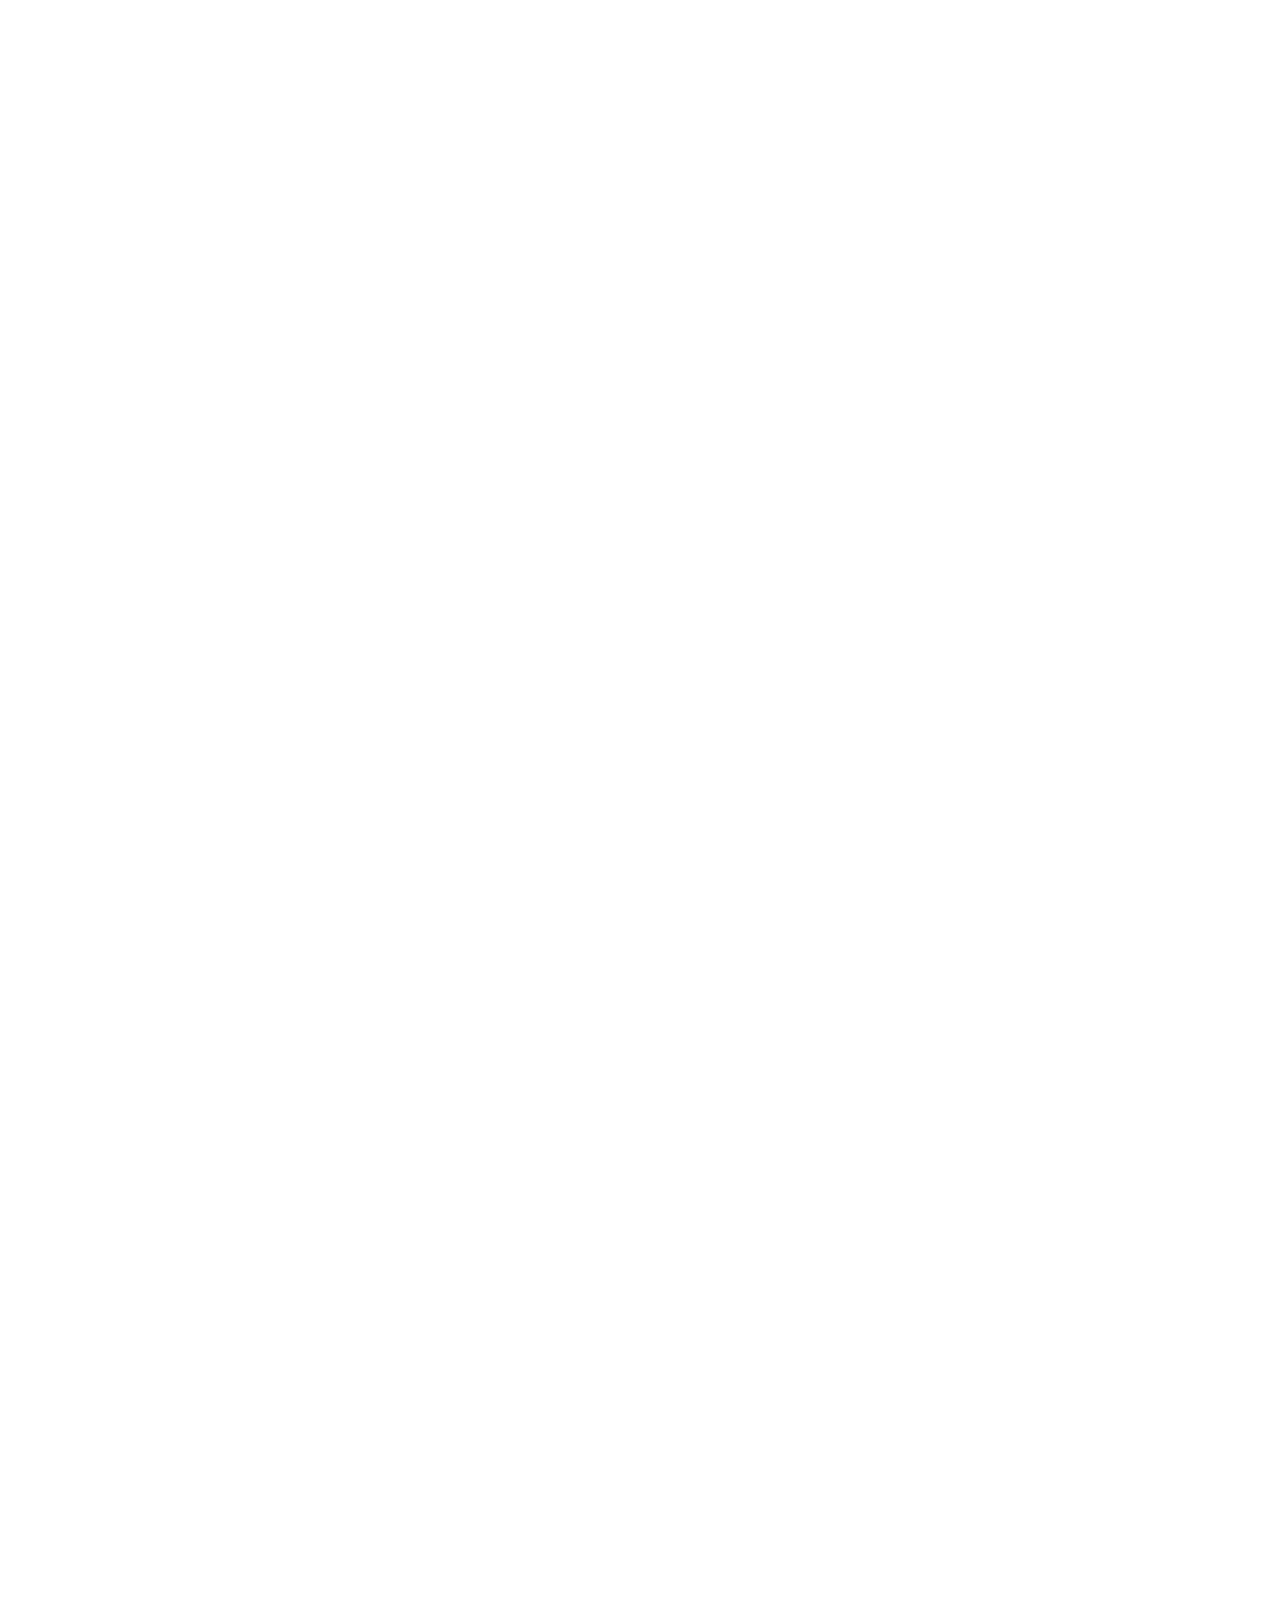
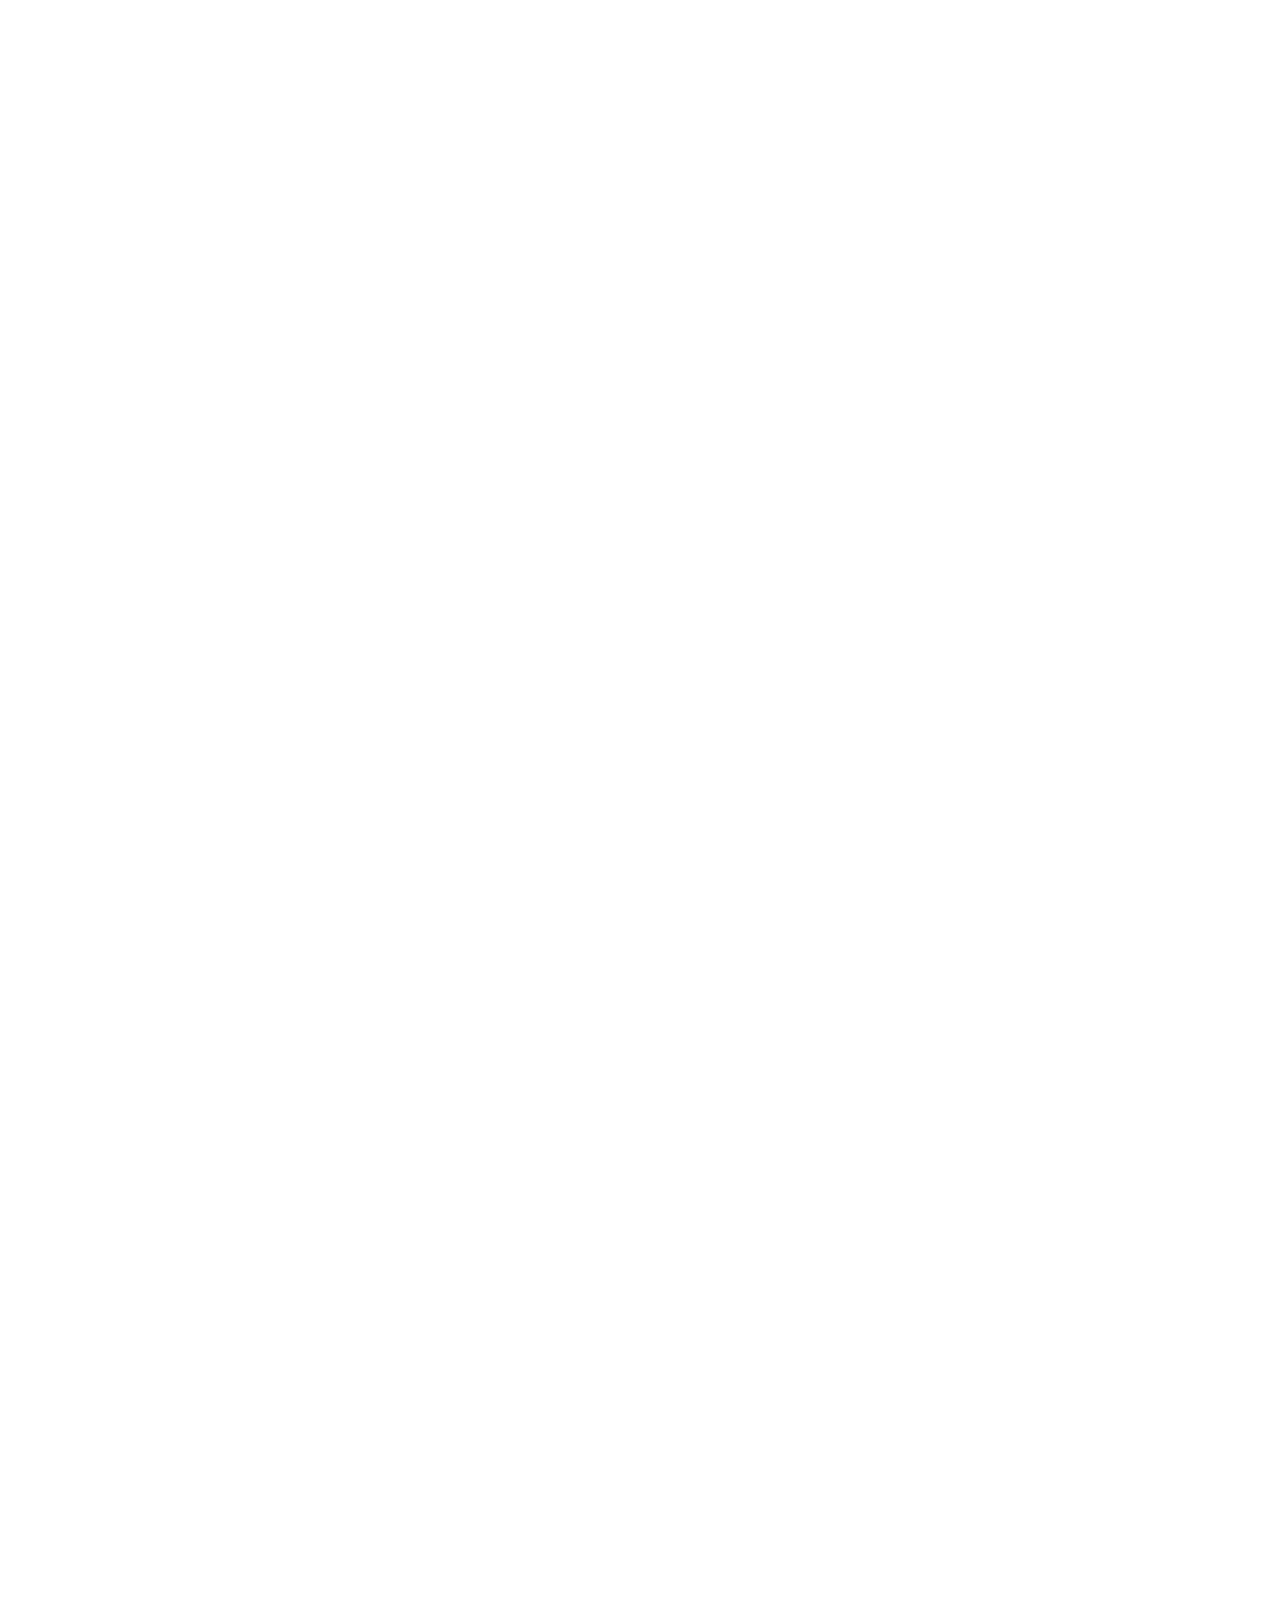
==== commit 7d2b2677: "investment assignment" ====
--- a/index.html
+++ b/index.html
@@ -1,42 +1,43 @@
 <!DOCTYPE html>
 <html lang="en">
-  <head>
-    <meta charset="UTF-8" />
-    <meta name="viewport" content="width=device-width, initial-scale=1.0" />
-    <meta http-equiv="X-UA-Compatible" content="ie=edge" />
-    <title>Array Visualizer</title>
-    <link rel="stylesheet" href="style.css" />
-  </head>
-  <body>
-    <h1>Student Grades</h1>
-    <hr />
-    <p>
-      Select an action from the drop-down menu and then click the 'Go' button to
-      perform the action.
-    </p>
-    <p>
-      <select id="menu">
-        <option value="first40">First grade to 40</option>
-        <option value="last50">Last grade to 50</option>
-        <option value="random100">Random grade to 100</option>
-        <option value="addRandom">Add random grade</option>
-        <option value="removeLast">Remove the last grade</option>
-        <option value="count50">Count grades below 50</option>
-        <option value="change50">Change low grades to 50</option>
-        <option value="increase10">Increase all grades by 10%</option>
-        <option value="decrease10">Decrease all grades by 10%</option>
-        <option value="remove50">Remove grades below 50</option>
-      </select>
-      <button id="go">Go</button>
-    </p>
 
-    <!-- Container to draw array visualization -->
-    <div id="container"></div>
+<head>
+  <meta charset="UTF-8" />
+  <meta name="viewport" content="width=device-width, initial-scale=1.0" />
+  <meta http-equiv="X-UA-Compatible" content="ie=edge" />
+  <title>Array Visualizer</title>
+  <link rel="stylesheet" href="style.css" />
+</head>
 
-    <!-- Div that may be used for any output -->
-    <div id="output">-----</div>
+<body>
+  <h1>Investment Accounts</h1>
+  <hr />
+  <p>
+    Select an action from the drop-down menu and then click the 'Go' button to
+    perform the action.
+  </p>
+  <p>
+    <select id="menu">
+      <option value="count-range">Count Range</option>
+      <option value="donor">Generous Donor</option>
+      <option value="hacker">Hacker Attack</option>
+      <option value="stats">Investment Stats</option>
+      <option value="add">Add Account</option>
+      <option value="remove-low">Remove Low Accounts</option>
+      <option value="robin-hood">Robin Hood</option>
+    </select>
+    <button id="go">Go</button>
+  </p>
 
-    <!-- Load JavaScript -->
-    <script src="main.js"></script>
-  </body>
-</html>
+  <!-- Container to draw array visualization -->
+  <div id="container"></div>
+
+  <!-- Div that may be used for any output -->
+  <div id="output">-----</div>
+
+  <!-- Load JavaScript -->
+  <script src="randomLib.js"></script>
+  <script src="main.js"></script>
+</body>
+
+</html>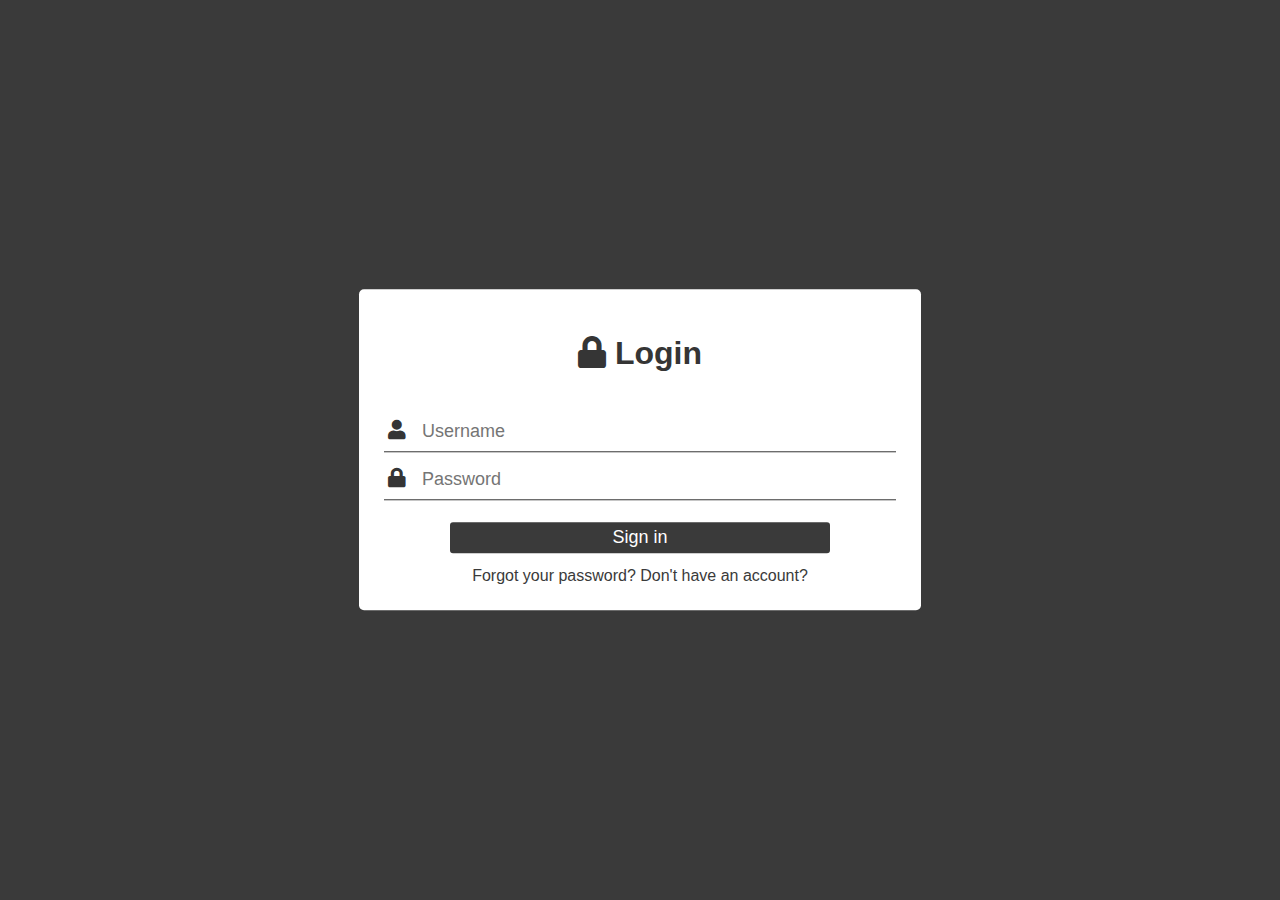
==== commit ee001fe8: "Template" ====
--- a/index.html
+++ b/index.html
@@ -1,43 +1,35 @@
 <!DOCTYPE html>
-<html lang="en">
+<html lang="en" dir="ltr">
 
-<head>
-  <meta charset="UTF-8" />
-  <meta name="viewport" content="width=device-width, initial-scale=1.0" />
-  <meta http-equiv="X-UA-Compatible" content="ie=edge" />
-  <title>Array Visualizer</title>
-  <link rel="stylesheet" href="style.css" />
-</head>
+  <head>
+    <meta charset="utf-8">
+    <title>Login</title>
+    <link rel="stylesheet" href="/style.css">
+  </head>
 
-<body>
-  <h1>Investment Accounts</h1>
-  <hr />
-  <p>
-    Select an action from the drop-down menu and then click the 'Go' button to
-    perform the action.
-  </p>
-  <p>
-    <select id="menu">
-      <option value="count-range">Count Range</option>
-      <option value="donor">Generous Donor</option>
-      <option value="hacker">Hacker Attack</option>
-      <option value="stats">Investment Stats</option>
-      <option value="add">Add Account</option>
-      <option value="remove-low">Remove Low Accounts</option>
-      <option value="robin-hood">Robin Hood</option>
-    </select>
-    <button id="go">Go</button>
-  </p>
+  <body>
+    <div class="login-box">
+      <h1><i class="fas fa-lock"></i> Login</h1>
 
-  <!-- Container to draw array visualization -->
-  <div id="container"></div>
+      <div class="textbox">
+        <i class="fas fa-user"></i>
+        <input type="text" placeholder="Username">
+      </div>
 
-  <!-- Div that may be used for any output -->
-  <div id="output">-----</div>
+      <div class="textbox">
+        <i class="fas fa-lock"></i>
+        <input type="password" placeholder="Password">
+      </div>
 
-  <!-- Load JavaScript -->
-  <script src="randomLib.js"></script>
-  <script src="main.js"></script>
-</body>
+      <input type="button" class="btn" value="Sign in">
+
+      <div class="links">
+        <a href="/HTML/forgetPassword.html">Forgot your password?</a>
+        <a href="#">Don't have an account?</a>
+      </div>
+    </div>
+
+    <script src="/JS/index.js"></script>
+  </body>
 
 </html>--- a/style.css
+++ b/style.css
@@ -0,0 +1,82 @@
+@import "https://use.fontawesome.com/releases/v5.5.0/css/all.css";
+
+body{
+  margin: 0;
+  padding: 0;
+  font-family: sans-serif;
+  background-color: rgb(58, 58, 58);
+}
+.login-box{
+  width: 512px;
+ position: absolute;
+  top: 50%;
+  left: 50%;
+  transform: translate(-50%,-50%);
+  padding: 25px;
+  border-radius: 5px;
+  align-items: center;
+  text-align: center;
+  background-color: rgb(255, 255, 255);
+  color: rgb(53, 53, 53);
+}
+.textbox{
+  width: 100%;
+  overflow: hidden;
+  font-size: 20px;
+  padding: 8px 0;
+  margin: 8px 0;
+  border-bottom: 1px solid;
+} .textbox:c{
+  border-bottom: 4px solid;
+}
+
+.textbox i{
+  width: 26px;
+  float: left;
+  text-align: center;
+}
+.textbox input{
+  border: none;
+  outline: none;
+  background: none;
+  color: black;
+  font-size: 18px;
+  width: 80%;
+  float: left;
+  margin: 0 10px;
+} 
+.btn{
+  transition: all .2s ease;
+  background-color : rgb(58, 58, 58);
+  width: 75%;
+  border: 2px solid;
+  border-radius: 5px;
+  color: white;
+  padding: 5px;
+  font-size: 18px;
+  cursor: pointer;
+  margin: 12px 0;
+} .btn:hover {
+  transform: scale(1.025);
+} .btn:active{
+  transform: scale(1.0)
+}
+h1{
+  margin-bottom: 40px;
+  clear: both;;
+}
+
+a {
+  color: rgb(58, 58, 58);
+  text-decoration: none;
+}
+a:hover{
+  text-decoration: underline;
+  text-underline-offset: 2.5px;
+}
+
+.goback {
+  float: left;
+  width: 25%;
+  margin-bottom: 30px;
+}
